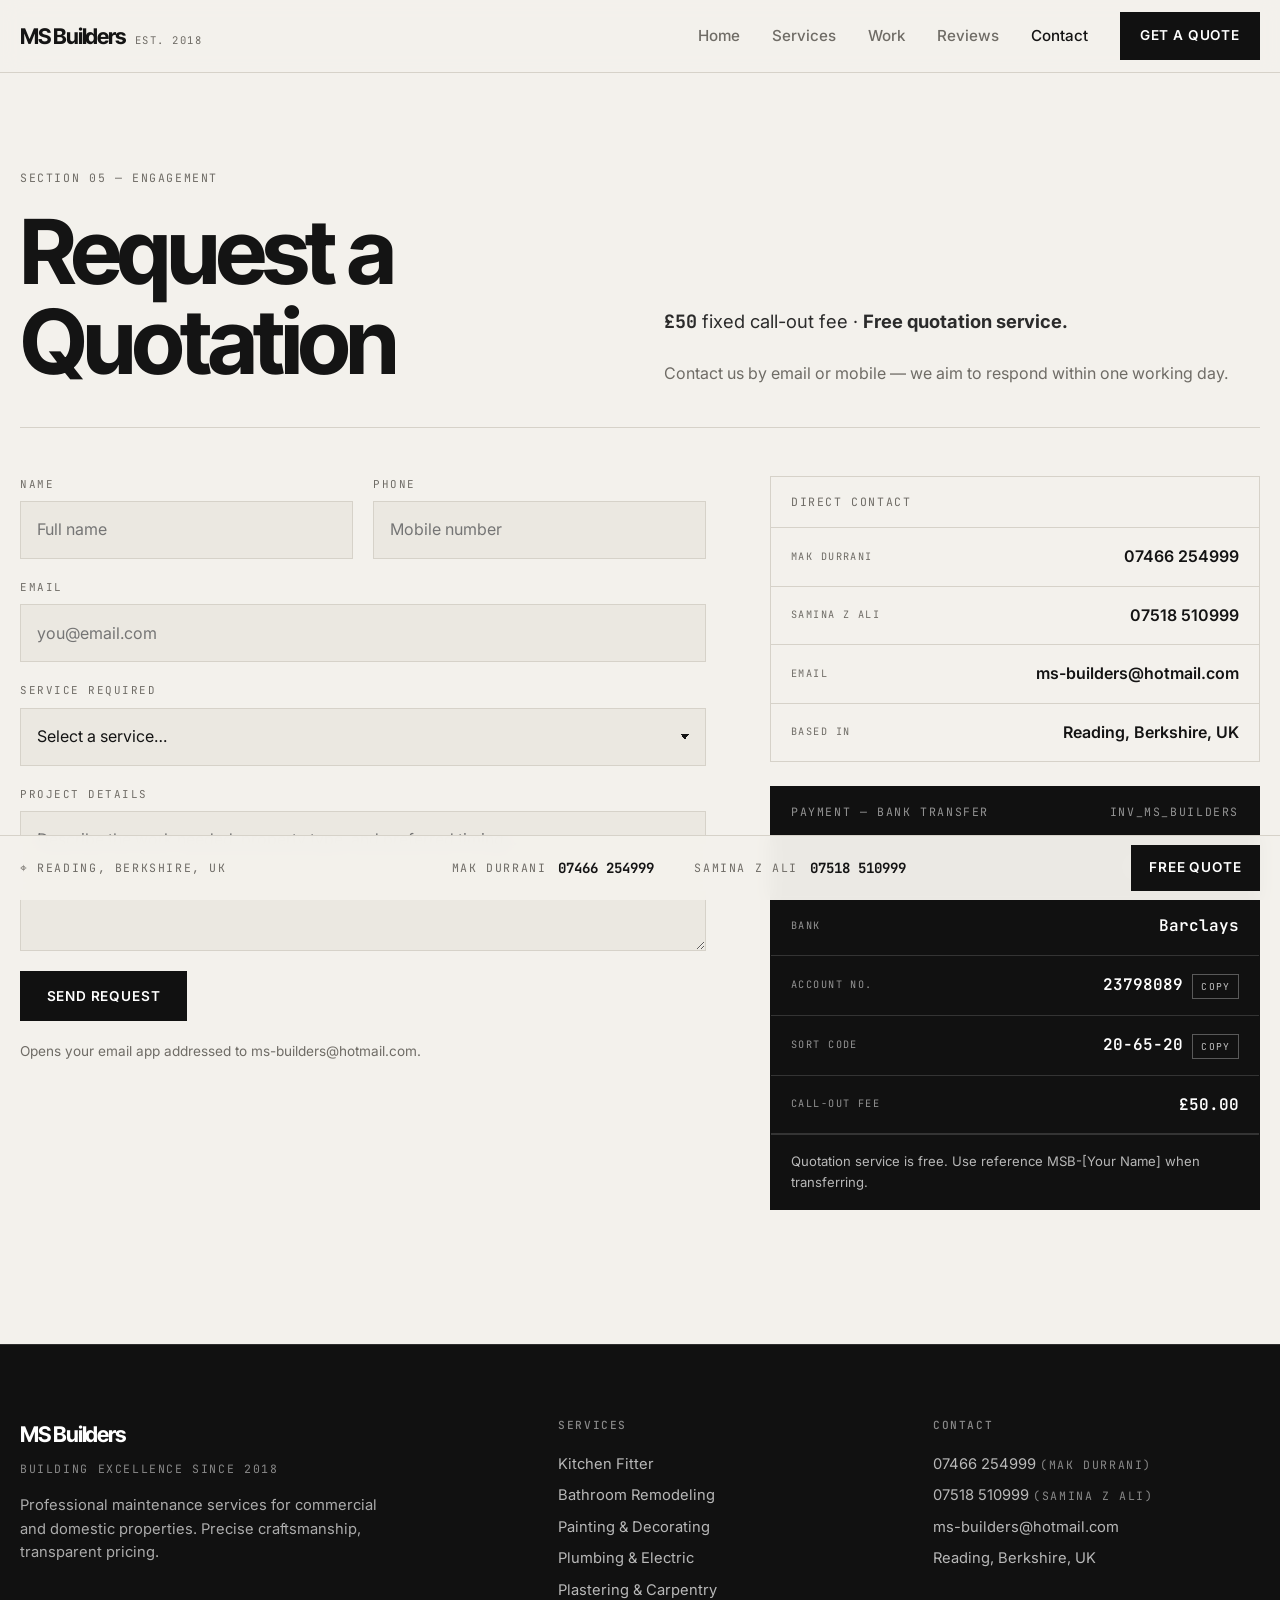
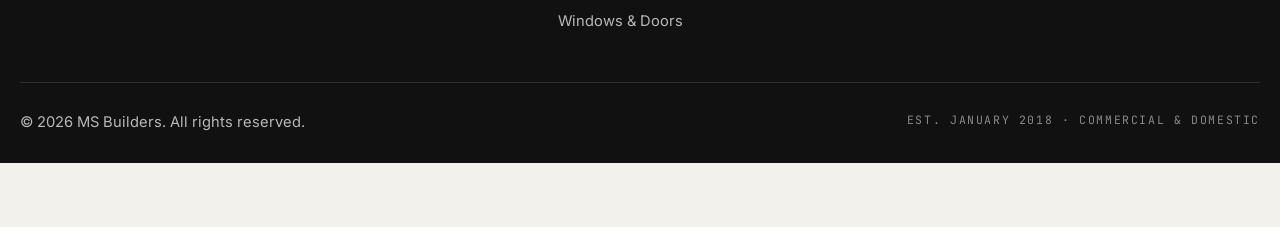
==== contact.html @ 248d6843 "MS Builders website Co-Authored-By: Claude Opus 5.5 <noreply@anthropic.com>" ====
<!DOCTYPE html>
<html lang="en-GB">
<head>
  <meta charset="UTF-8" />
  <meta name="viewport" content="width=device-width, initial-scale=1.0" />
  <title>Contact &amp; Payment — MS Builders | Reading, Berkshire</title>
  <meta name="description" content="Request a free quotation from MS Builders. £50 call-out fee. Contact MAK Durrani on 07466 254999 or Samina Z Ali on 07518 510999." />
  <link rel="preconnect" href="https://fonts.googleapis.com" />
  <link rel="preconnect" href="https://fonts.gstatic.com" crossorigin />
  <link href="https://fonts.googleapis.com/css2?family=Inter:wght@400;500;600&family=Inter+Tight:wght@600;700;800&family=JetBrains+Mono:wght@400;500;600&display=swap" rel="stylesheet" />
  <link rel="stylesheet" href="styles.css" />
</head>
<body data-page="contact">
  <main>
    <section class="page-head" style="padding-bottom:0">
      <div class="container">
        <div class="contact-intro">
          <div>
            <span class="mono">Section 05 — Engagement</span>
            <h1 style="margin-top:1.25rem">Request a Quotation</h1>
          </div>
          <div>
            <p class="lead"><b>£50</b> fixed call-out fee · <strong>Free quotation service.</strong></p>
            <p class="dim">Contact us by email or mobile — we aim to respond within one working day.</p>
          </div>
        </div>
      </div>
    </section>

    <section style="padding-bottom:110px">
      <div class="container contact-grid">
        <form data-quote-form>
          <div class="row-2">
            <div class="field"><label for="q-name">Name</label><input id="q-name" name="name" placeholder="Full name" required /></div>
            <div class="field"><label for="q-phone">Phone</label><input id="q-phone" name="phone" type="tel" placeholder="Mobile number" required /></div>
          </div>
          <div class="field"><label for="q-email">Email</label><input id="q-email" name="email" type="email" placeholder="you@email.com" /></div>
          <div class="field"><label for="q-svc">Service required</label><select id="q-svc" name="service" required><option value="">Select a service…</option></select></div>
          <div class="field"><label for="q-msg">Project details</label><textarea id="q-msg" name="message" placeholder="Describe the work needed, property type, and preferred timing…"></textarea></div>
          <div><button type="submit" class="btn btn-dark">Send Request</button></div>
          <p class="form-note">Opens your email app addressed to ms-builders@hotmail.com.</p>
        </form>

        <aside>
          <div class="side-block">
            <span class="mono">Direct contact</span>
            <a class="side-row" href="tel:+447466254999"><span class="mono">MAK Durrani</span><strong>07466 254999</strong></a>
            <a class="side-row" href="tel:+447518510999"><span class="mono">Samina Z Ali</span><strong>07518 510999</strong></a>
            <a class="side-row" href="mailto:ms-builders@hotmail.com"><span class="mono">Email</span><strong>ms-builders@hotmail.com</strong></a>
            <div class="side-row"><span class="mono">Based in</span><strong>Reading, Berkshire, UK</strong></div>
          </div>

          <div class="side-block bank" id="payment">
            <span class="mono"><span>Payment — Bank transfer</span><span>INV_MS_BUILDERS</span></span>
            <div class="side-row"><span class="mono">Account holder</span><strong>MS Builders</strong></div>
            <div class="side-row"><span class="mono">Bank</span><strong>Barclays</strong></div>
            <div class="side-row"><span class="mono">Account no.</span><span><strong>23798089</strong><button class="copy" data-copy="23798089">Copy</button></span></div>
            <div class="side-row"><span class="mono">Sort code</span><span><strong>20-65-20</strong><button class="copy" data-copy="20-65-20">Copy</button></span></div>
            <div class="side-row"><span class="mono">Call-out fee</span><strong>£50.00</strong></div>
            <p class="bank-note">Quotation service is free. Use reference MSB-[Your Name] when transferring.</p>
          </div>
        </aside>
      </div>
    </section>
  </main>
  <script src="script.js"></script>
</body>
</html>
---- styles.css ----
:root {
  --bg: #f3f1ec;
  --bg-2: #ebe8e1;
  --paper: #faf9f6;
  --ink: #141414;
  --ink-2: #2b2b2b;
  --muted: #6f6c66;
  --line: #d6d2c9;
  --dark: #111111;
  --accent: #c2410c;
  --tp: #00b67a;
  --head: "Inter Tight", "Inter", system-ui, sans-serif;
  --body: "Inter", system-ui, sans-serif;
  --mono: "JetBrains Mono", ui-monospace, Menlo, monospace;
}

* { box-sizing: border-box; margin: 0; padding: 0; }
html { scroll-behavior: smooth; }
body { font-family: var(--body); background: var(--bg); color: var(--ink); line-height: 1.6; padding-bottom: 64px; -webkit-font-smoothing: antialiased; }
img { display: block; max-width: 100%; }
a { color: inherit; text-decoration: none; }
.container { width: min(1240px, 100% - 32px); margin-inline: auto; }

h1, h2, h3 { font-family: var(--head); font-weight: 700; letter-spacing: -0.045em; line-height: 1; color: var(--ink); }
h1 { font-size: clamp(2.8rem, 7vw, 5.6rem); }
h2 { font-size: clamp(2rem, 4.4vw, 3.4rem); }
h3 { font-size: 1.3rem; letter-spacing: -0.03em; line-height: 1.15; }
p { color: var(--ink-2); }

.mono { font-family: var(--mono); font-size: .72rem; letter-spacing: .14em; text-transform: uppercase; color: var(--muted); }
.lead { font-size: 1.15rem; line-height: 1.65; }
.dim { color: var(--muted); }

/* Buttons */
.btn { display: inline-flex; align-items: center; justify-content: center; gap: .6rem; padding: 1rem 1.6rem; font-family: var(--body); font-weight: 600; font-size: .85rem; letter-spacing: .06em; text-transform: uppercase; border: 1px solid var(--dark); cursor: pointer; transition: background .2s, color .2s; }
.btn-dark { background: var(--dark); color: #fff; }
.btn-dark:hover { background: #333; }
.btn-light { background: #fff; color: var(--dark); border-color: #fff; }
.btn-light:hover { background: var(--bg); }
.btn-ghost { background: transparent; color: #fff; border-color: rgba(255,255,255,.55); }
.btn-ghost:hover { background: rgba(255,255,255,.12); }
.btn-tp { background: var(--tp); border-color: var(--tp); color: #fff; }
.btn-tp:hover { background: #009966; }
.link-arrow { font-weight: 600; font-size: .8rem; letter-spacing: .08em; text-transform: uppercase; white-space: nowrap; }
.link-arrow:hover { text-decoration: underline; text-underline-offset: 4px; }

/* Header */
.header { position: sticky; top: 0; z-index: 50; background: rgba(243,241,236,.92); backdrop-filter: blur(10px); border-bottom: 1px solid var(--line); }
.header-inner { display: flex; align-items: center; justify-content: space-between; height: 72px; gap: 1rem; }
.logo { display: flex; align-items: baseline; gap: .6rem; }
.logo b { font-family: var(--head); font-size: 1.35rem; letter-spacing: -0.05em; }
.logo span { font-family: var(--mono); font-size: .66rem; letter-spacing: .14em; color: var(--muted); text-transform: uppercase; }
.nav { display: flex; align-items: center; gap: 2rem; }
.nav a:not(.btn) { color: var(--muted); font-size: .95rem; font-weight: 500; transition: color .2s; }
.nav a:not(.btn):hover, .nav a.active { color: var(--ink); }
.nav .btn { padding: .75rem 1.2rem; }
.nav-toggle { display: none; background: none; border: 0; cursor: pointer; padding: 8px; }
.nav-toggle span { display: block; width: 24px; height: 2px; background: var(--ink); margin: 5px 0; transition: .25s; }

/* Hero */
.hero { position: relative; min-height: min(calc(100vh - 72px), 920px); display: flex; align-items: flex-end; color: #fff; overflow: hidden; }
.hero-bg { position: absolute; inset: 0; background-size: cover; background-position: center; transform: scale(1.03); }
.hero::before { content: ""; position: absolute; inset: 0; z-index: 1; background: linear-gradient(180deg, rgba(10,10,10,.55) 0%, rgba(10,10,10,.45) 45%, rgba(10,10,10,.82) 100%); }
.hero-inner { position: relative; z-index: 2; padding: 120px 0 56px; }
.hero .mono { color: rgba(255,255,255,.8); display: flex; align-items: center; gap: 1rem; margin-bottom: 1.5rem; }
.hero .mono::before { content: ""; width: 40px; height: 1px; background: rgba(255,255,255,.7); }
.hero h1 { color: #fff; max-width: 900px; }
.hero p { color: rgba(255,255,255,.88); max-width: 620px; margin: 1.6rem 0 2.2rem; font-size: 1.15rem; }
.hero-actions { display: flex; gap: 1rem; flex-wrap: wrap; }
.hero-contacts { display: grid; grid-template-columns: repeat(4, 1fr); margin-top: 4rem; border: 1px solid rgba(255,255,255,.22); background: rgba(20,20,20,.35); backdrop-filter: blur(6px); }
.hero-contacts > a, .hero-contacts > div { padding: 1.1rem 1.25rem; border-right: 1px solid rgba(255,255,255,.22); }
.hero-contacts > :last-child { border-right: 0; }
.hero-contacts .mono { margin: 0 0 .35rem; color: rgba(255,255,255,.6); font-size: .65rem; }
.hero-contacts .mono::before { display: none; }
.hero-contacts strong { font-family: var(--mono); font-size: .9rem; font-weight: 600; word-break: break-word; }
.hero-contacts a:hover strong { text-decoration: underline; }

/* Sections */
.section { padding: 110px 0; border-top: 1px solid var(--line); }
.section.alt { background: var(--paper); }
.section-top { display: flex; align-items: flex-end; justify-content: space-between; gap: 2rem; padding-bottom: 1.75rem; margin-bottom: 3rem; border-bottom: 1px solid var(--line); }
.section-top .mono { display: block; margin-bottom: 1rem; }
.page-head { padding: 96px 0 56px; }
.page-head .mono { display: block; margin-bottom: 1.25rem; }
.page-head p { max-width: 640px; margin-top: 1.5rem; }

/* Practice */
.practice { display: grid; grid-template-columns: 1.05fr 1fr; gap: 5rem; align-items: start; }
.practice h2 { margin: 1rem 0 1.75rem; }
.practice p + p { margin-top: 1.1rem; }
.stats { display: grid; grid-template-columns: 1fr 1fr; border: 1px solid var(--line); }
.stats div { padding: 2.25rem 2rem; border-right: 1px solid var(--line); border-bottom: 1px solid var(--line); }
.stats div:nth-child(2n) { border-right: 0; }
.stats div:nth-last-child(-n+2) { border-bottom: 0; }
.stats b { display: block; font-family: var(--head); font-size: clamp(2.6rem, 5vw, 3.6rem); letter-spacing: -0.05em; line-height: 1; margin-bottom: .75rem; }

/* Services grid */
.grid-box { display: grid; grid-template-columns: repeat(2, 1fr); border-top: 1px solid var(--line); border-left: 1px solid var(--line); }
.grid-box.three { grid-template-columns: repeat(3, 1fr); }
.svc { padding: 2.25rem 2rem; border-right: 1px solid var(--line); border-bottom: 1px solid var(--line); background: transparent; transition: background .25s; }
.svc:hover { background: var(--paper); }
.section.alt .svc:hover { background: var(--bg); }
.svc .mono { display: block; margin-bottom: 1.6rem; }
.svc h3 { margin-bottom: .6rem; }
.svc p { color: var(--muted); font-size: .95rem; }

/* Before / after */
.ba { position: relative; aspect-ratio: 16 / 9; overflow: hidden; user-select: none; touch-action: none; cursor: ew-resize; background: #222; }
.ba img { position: absolute; inset: 0; width: 100%; height: 100%; object-fit: cover; pointer-events: none; }
.ba .ba-before { clip-path: inset(0 0 0 50%); filter: grayscale(1) contrast(1.05); }
.ba-line { position: absolute; top: 0; bottom: 0; left: 50%; width: 2px; background: #fff; transform: translateX(-1px); pointer-events: none; }
.ba-line::after { content: "⟷"; position: absolute; top: 50%; left: 50%; transform: translate(-50%, -50%); width: 42px; height: 42px; border-radius: 50%; background: #fff; color: var(--ink); display: grid; place-items: center; font-size: 1rem; box-shadow: 0 4px 16px rgba(0,0,0,.25); }
.ba-tag { position: absolute; top: 14px; z-index: 2; font-family: var(--mono); font-size: .65rem; letter-spacing: .14em; padding: .35rem .6rem; background: rgba(17,17,17,.82); color: #fff; pointer-events: none; }
.ba-tag.after { left: 14px; }
.ba-tag.before { right: 14px; }
.project { margin-bottom: 4.5rem; }
.project-meta { display: grid; grid-template-columns: 1.4fr 1fr 1fr 1.6fr; gap: 2rem; padding: 1.75rem 0; border-bottom: 1px solid var(--line); align-items: start; }
.project-meta h3 { font-size: 1.5rem; margin-top: .5rem; }
.project-meta .mono { display: block; margin-bottom: .4rem; }
.project-meta p { font-size: .95rem; }
.project-simple { padding-top: 1.5rem; }
.project-simple h3 { font-size: 1.6rem; margin: .5rem 0 .5rem; }

/* Reviews */
.reviews-grid { display: grid; grid-template-columns: 1fr 1.25fr; gap: 1.5rem; }
.card { background: var(--paper); border: 1px solid var(--line); padding: 2.25rem; }
.section.alt .card { background: var(--bg); }
.card h3 { font-size: 1.6rem; margin: .9rem 0 .75rem; }
.card > p { color: var(--muted); }
.tp-brand { display: flex; align-items: center; gap: .45rem; font-weight: 700; font-size: 1.15rem; letter-spacing: -0.02em; }
.tp-brand i { color: var(--tp); font-style: normal; font-size: 1.4rem; }
.tp-stars { display: flex; gap: 4px; margin: 1.5rem 0; }
.tp-stars span { width: 38px; height: 38px; background: var(--tp); color: #fff; display: grid; place-items: center; font-size: 1.4rem; }
.tp-actions { display: grid; gap: .75rem; }
.star-input { display: flex; gap: 2px; }
.star-input button { background: none; border: 0; font-size: 2rem; color: #c9c5bc; cursor: pointer; line-height: 1; transition: color .15s, transform .15s; }
.star-input button.on { color: var(--ink); }
.star-input button:hover { transform: scale(1.12); }

/* Forms */
form { display: grid; gap: 1.25rem; }
.field { display: grid; gap: .5rem; }
.field label { font-family: var(--mono); font-size: .68rem; letter-spacing: .14em; text-transform: uppercase; color: var(--muted); }
.row-2 { display: grid; grid-template-columns: 1fr 1fr; gap: 1.25rem; }
input, select, textarea { width: 100%; padding: .95rem 1rem; background: var(--bg-2); border: 1px solid var(--line); border-radius: 0; font: inherit; font-size: 1rem; color: var(--ink); appearance: none; }
select { background-image: linear-gradient(45deg, transparent 50%, var(--ink) 50%), linear-gradient(135deg, var(--ink) 50%, transparent 50%); background-position: calc(100% - 20px) 50%, calc(100% - 15px) 50%; background-size: 5px 5px; background-repeat: no-repeat; }
input:focus, select:focus, textarea:focus { outline: none; border-color: var(--ink); background: #fff; }
textarea { resize: vertical; min-height: 140px; }
.form-note { font-size: .85rem; color: var(--muted); }

/* Contact page */
.contact-grid { display: grid; grid-template-columns: 1.4fr 1fr; gap: 4rem; align-items: start; }
.contact-intro { display: grid; grid-template-columns: 1fr 1fr; gap: 3rem; align-items: end; padding-bottom: 2.5rem; border-bottom: 1px solid var(--line); margin-bottom: 3rem; }
.contact-intro p b { font-family: var(--mono); }
.side-block { border: 1px solid var(--line); margin-bottom: 1.5rem; }
.side-block > .mono { display: block; padding: 1rem 1.25rem; border-bottom: 1px solid var(--line); }
.side-row { display: flex; justify-content: space-between; align-items: center; gap: 1rem; padding: 1rem 1.25rem; border-bottom: 1px solid var(--line); }
.side-row:last-child { border-bottom: 0; }
.side-row .mono { font-size: .64rem; }
.side-row strong { font-weight: 600; text-align: right; word-break: break-word; }
.side-row a strong:hover { text-decoration: underline; }
.bank { background: var(--dark); color: #fff; border-color: var(--dark); }
.bank .mono { color: rgba(255,255,255,.55); }
.bank > .mono { display: flex; justify-content: space-between; border-color: rgba(255,255,255,.15); }
.bank .side-row { border-color: rgba(255,255,255,.15); }
.bank strong { font-family: var(--mono); font-size: 1rem; }
.copy { background: transparent; color: rgba(255,255,255,.75); border: 1px solid rgba(255,255,255,.3); font-family: var(--mono); font-size: .6rem; letter-spacing: .12em; padding: .3rem .5rem; margin-left: .6rem; cursor: pointer; text-transform: uppercase; }
.copy:hover { background: #fff; color: var(--ink); }
.bank-note { padding: 1rem 1.25rem; font-size: .82rem; color: rgba(255,255,255,.7); border-top: 1px solid rgba(255,255,255,.15); }

/* CTA band */
.cta { background: var(--dark); color: #fff; padding: 110px 0; }
.cta .mono { color: rgba(255,255,255,.55); display: block; margin-bottom: 1.25rem; }
.cta h2 { color: #fff; max-width: 760px; }
.cta p { color: rgba(255,255,255,.75); margin: 1.5rem 0 2.25rem; }
.cta-inner { display: flex; justify-content: space-between; align-items: flex-end; gap: 2rem; flex-wrap: wrap; }

/* Footer */
.footer { background: var(--dark); color: rgba(255,255,255,.7); border-top: 1px solid rgba(255,255,255,.12); padding: 72px 0 28px; font-size: .92rem; }
.footer-grid { display: grid; grid-template-columns: 1.5fr 1fr 1fr; gap: 3rem; padding-bottom: 3rem; }
.footer .logo b { color: #fff; }
.footer .mono { color: rgba(255,255,255,.5); }
.footer h4 { font-family: var(--mono); font-weight: 500; font-size: .7rem; letter-spacing: .14em; color: rgba(255,255,255,.5); margin-bottom: 1.1rem; }
.footer ul { list-style: none; display: grid; gap: .5rem; }
.footer a:hover { color: #fff; }
.footer p { color: rgba(255,255,255,.65); margin-top: 1rem; max-width: 360px; }
.footer-bottom { display: flex; justify-content: space-between; flex-wrap: wrap; gap: 1rem; padding-top: 1.75rem; border-top: 1px solid rgba(255,255,255,.12); }

/* Fixed contact bar */
.contact-bar { position: fixed; left: 0; right: 0; bottom: 0; z-index: 60; background: rgba(243,241,236,.97); backdrop-filter: blur(8px); border-top: 1px solid var(--line); }
.contact-bar .container { display: flex; align-items: center; justify-content: space-between; gap: 1.5rem; height: 64px; }
.bar-loc { display: flex; align-items: center; gap: .6rem; }
.bar-people { display: flex; gap: 2.5rem; }
.bar-people a { display: flex; align-items: center; gap: .75rem; }
.bar-people b { font-family: var(--mono); font-size: .88rem; }
.bar-people a:hover b { text-decoration: underline; }
.contact-bar .btn { padding: .7rem 1.1rem; }

.toast { position: fixed; left: 50%; bottom: 84px; transform: translate(-50%, 40px); opacity: 0; background: var(--dark); color: #fff; padding: .8rem 1.25rem; font-family: var(--mono); font-size: .78rem; letter-spacing: .06em; transition: .3s; z-index: 80; pointer-events: none; }
.toast.show { transform: translate(-50%, 0); opacity: 1; }

.reveal { opacity: 0; transform: translateY(20px); transition: opacity .7s ease, transform .7s ease; }
.reveal.visible { opacity: 1; transform: none; }

/* Responsive */
@media (max-width: 1024px) {
  .practice, .contact-grid, .reviews-grid, .contact-intro { grid-template-columns: 1fr; gap: 3rem; }
  .grid-box.three { grid-template-columns: repeat(2, 1fr); }
  .project-meta { grid-template-columns: 1fr 1fr; }
  .footer-grid { grid-template-columns: 1fr 1fr; }
  .bar-loc { display: none; }
}
@media (max-width: 860px) {
  .nav-toggle { display: block; }
  .nav { position: absolute; top: 72px; left: 0; right: 0; flex-direction: column; align-items: stretch; gap: 0; background: var(--bg); border-bottom: 1px solid var(--line); padding: .5rem 16px 1.25rem; display: none; }
  .nav.open { display: flex; }
  .nav a:not(.btn) { padding: .9rem 0; border-bottom: 1px solid var(--line); color: var(--ink); }
  .nav .btn { margin-top: 1rem; }
  .nav-toggle[aria-expanded="true"] span:nth-child(1) { transform: translateY(7px) rotate(45deg); }
  .nav-toggle[aria-expanded="true"] span:nth-child(2) { opacity: 0; }
  .nav-toggle[aria-expanded="true"] span:nth-child(3) { transform: translateY(-7px) rotate(-45deg); }
  .hero-contacts { grid-template-columns: 1fr 1fr; }
  .hero-contacts > :nth-child(2) { border-right: 0; }
  .hero-contacts > :nth-child(-n+2) { border-bottom: 1px solid rgba(255,255,255,.22); }
  .contact-bar .btn { display: none; }
}
@media (max-width: 640px) {
  .section { padding: 72px 0; }
  .page-head { padding: 64px 0 40px; }
  .grid-box, .grid-box.three, .row-2, .project-meta, .footer-grid { grid-template-columns: 1fr; }
  .section-top { flex-direction: column; align-items: flex-start; }
  .stats div { padding: 1.5rem 1.25rem; }
  .ba { aspect-ratio: 4 / 3; }
  .card { padding: 1.5rem; }
  .bar-people { gap: 1.25rem; width: 100%; justify-content: space-between; }
  .bar-people .mono { display: none; }
  .hero-inner { padding-top: 80px; }
}
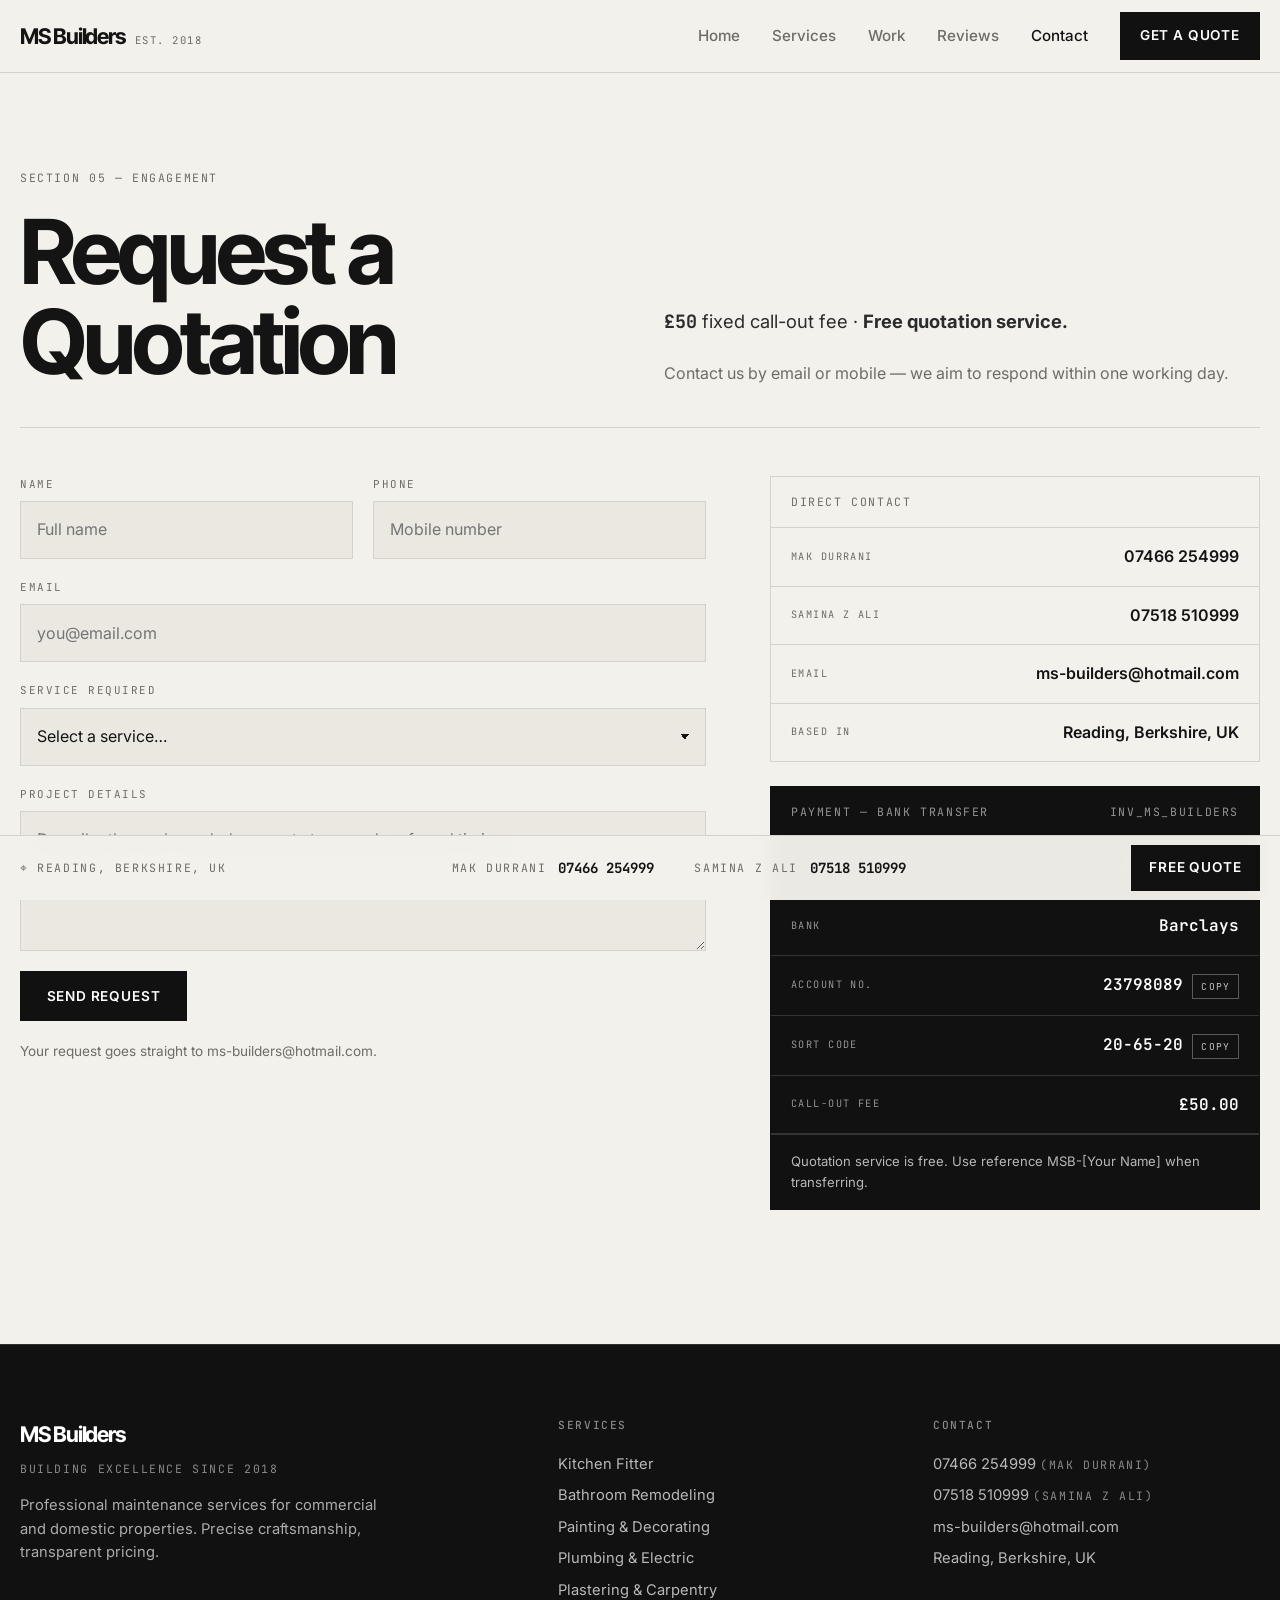
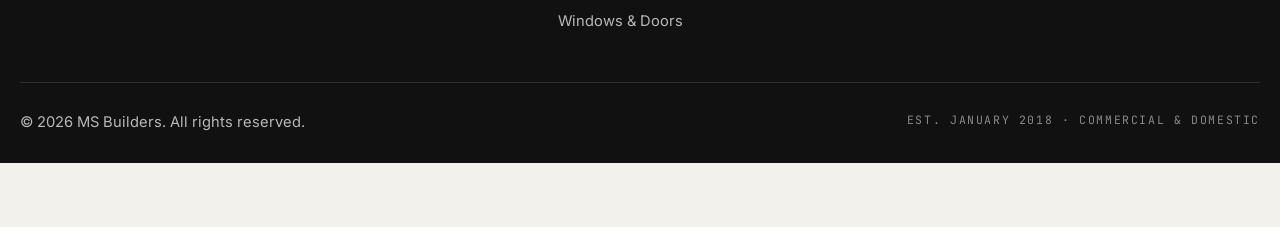
==== commit 6c09a328: "Send quote requests directly to ms-builders@hotmail.com via FormSubmit Co-Authored-By: Claude Opus 5" ====
--- a/contact.html
+++ b/contact.html
@@ -38,7 +38,8 @@
           <div class="field"><label for="q-svc">Service required</label><select id="q-svc" name="service" required><option value="">Select a service…</option></select></div>
           <div class="field"><label for="q-msg">Project details</label><textarea id="q-msg" name="message" placeholder="Describe the work needed, property type, and preferred timing…"></textarea></div>
           <div><button type="submit" class="btn btn-dark">Send Request</button></div>
-          <p class="form-note">Opens your email app addressed to ms-builders@hotmail.com.</p>
+          <input type="text" name="_honey" tabindex="-1" autocomplete="off" aria-hidden="true" style="position:absolute;left:-9999px" />
+          <p class="form-note">Your request goes straight to ms-builders@hotmail.com.</p>
         </form>
 
         <aside>
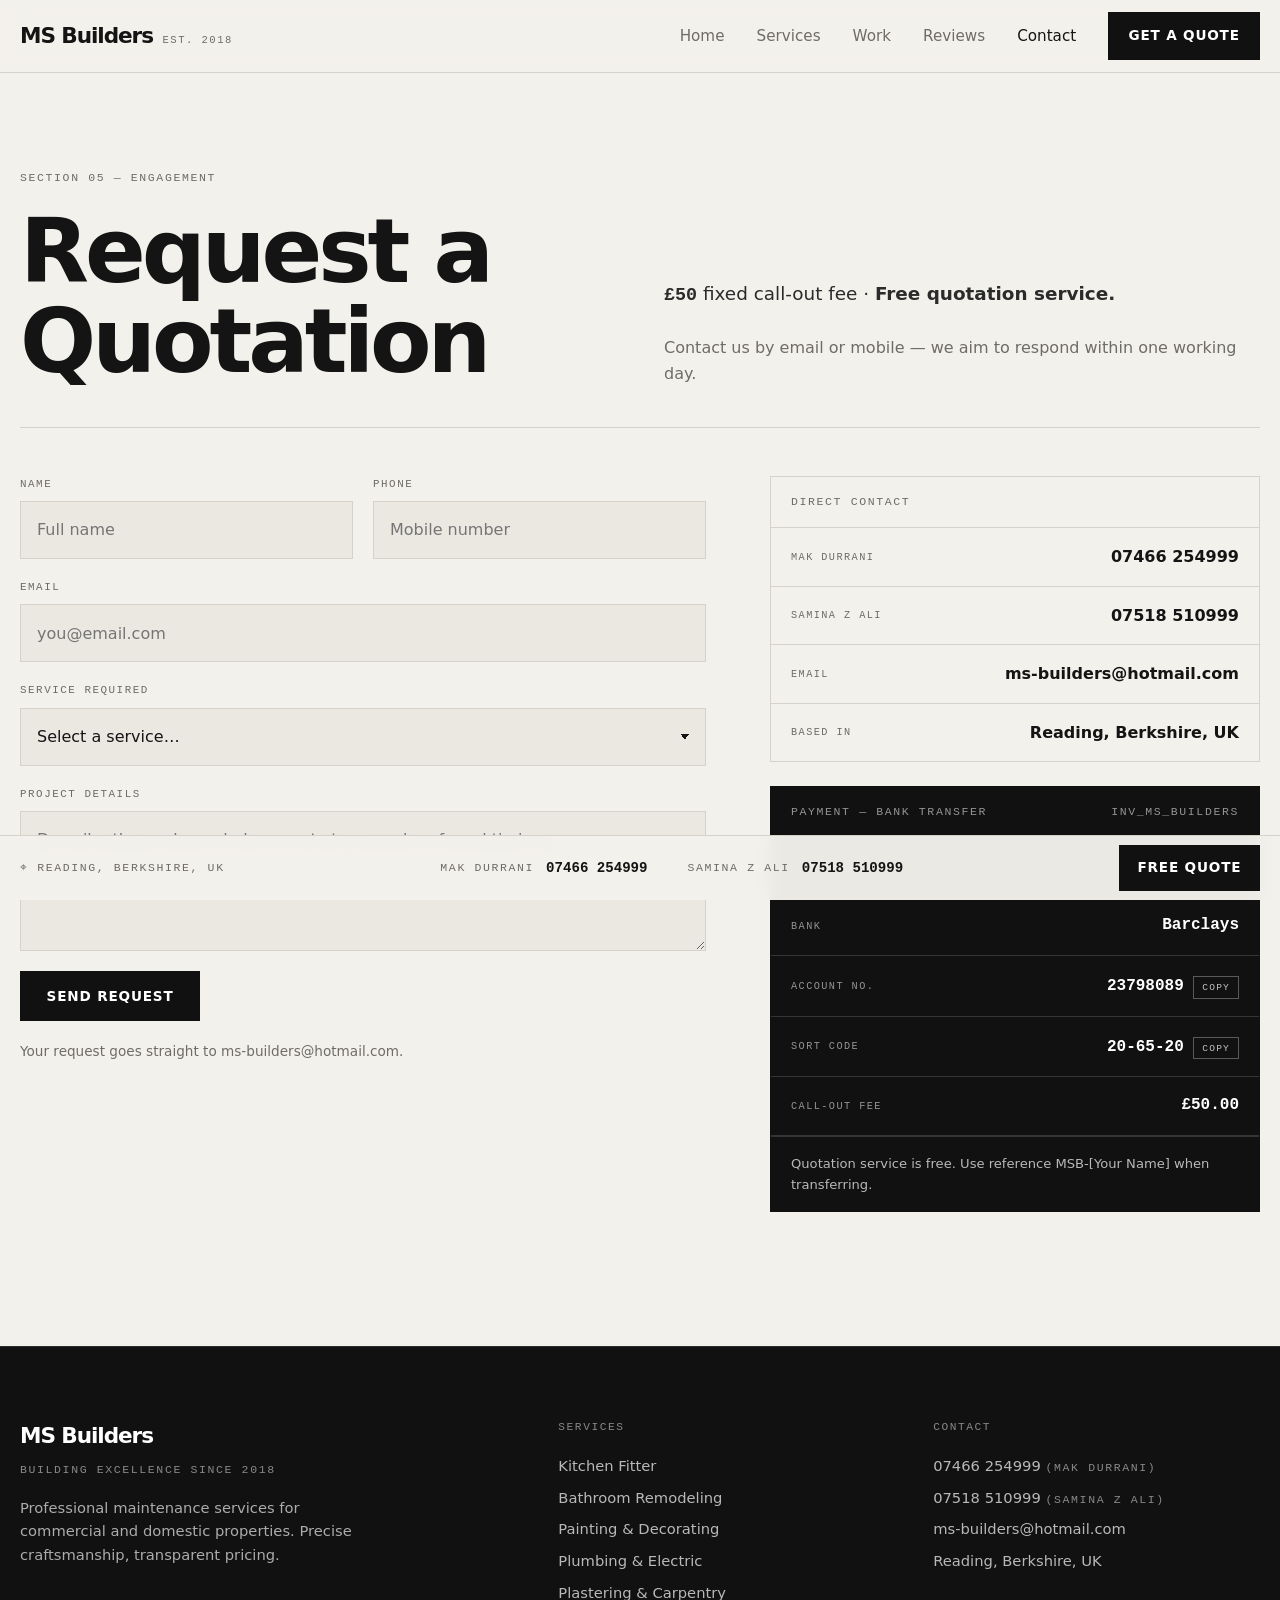
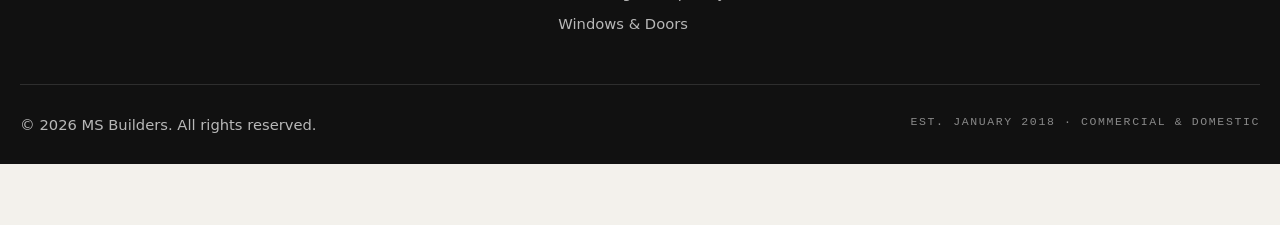
==== commit 1dc81272: "Security hardening: CSP, referrer policy, form rate limits and input validation Co-Authored-By: Clau" ====
--- a/contact.html
+++ b/contact.html
@@ -2,13 +2,15 @@
 <html lang="en-GB">
 <head>
   <meta charset="UTF-8" />
+  <meta http-equiv="Content-Security-Policy" content="default-src 'self'; script-src 'self'; style-src 'self' 'unsafe-inline' https://fonts.googleapis.com; font-src https://fonts.gstatic.com; img-src 'self' data: https://media.base44.com; connect-src https://formsubmit.co; form-action 'self' https://formsubmit.co; base-uri 'self'; object-src 'none'; upgrade-insecure-requests" />
+  <meta name="referrer" content="strict-origin-when-cross-origin" />
   <meta name="viewport" content="width=device-width, initial-scale=1.0" />
   <title>Contact &amp; Payment — MS Builders | Reading, Berkshire</title>
   <meta name="description" content="Request a free quotation from MS Builders. £50 call-out fee. Contact MAK Durrani on 07466 254999 or Samina Z Ali on 07518 510999." />
   <link rel="preconnect" href="https://fonts.googleapis.com" />
   <link rel="preconnect" href="https://fonts.gstatic.com" crossorigin />
   <link href="https://fonts.googleapis.com/css2?family=Inter:wght@400;500;600&family=Inter+Tight:wght@600;700;800&family=JetBrains+Mono:wght@400;500;600&display=swap" rel="stylesheet" />
-  <link rel="stylesheet" href="styles.css" />
+  <link rel="stylesheet" href="styles.css?v=4" />
 </head>
 <body data-page="contact">
   <main>
@@ -31,12 +33,12 @@
       <div class="container contact-grid">
         <form data-quote-form>
           <div class="row-2">
-            <div class="field"><label for="q-name">Name</label><input id="q-name" name="name" placeholder="Full name" required /></div>
-            <div class="field"><label for="q-phone">Phone</label><input id="q-phone" name="phone" type="tel" placeholder="Mobile number" required /></div>
+            <div class="field"><label for="q-name">Name</label><input id="q-name" name="name" placeholder="Full name" required minlength="2" maxlength="80" autocomplete="name" /></div>
+            <div class="field"><label for="q-phone">Phone</label><input id="q-phone" name="phone" type="tel" placeholder="Mobile number" required maxlength="20" pattern="[0-9 +\(\)\-]{10,20}" title="Please enter a valid phone number" autocomplete="tel" /></div>
           </div>
-          <div class="field"><label for="q-email">Email</label><input id="q-email" name="email" type="email" placeholder="you@email.com" /></div>
+          <div class="field"><label for="q-email">Email</label><input id="q-email" name="email" type="email" placeholder="you@email.com" maxlength="120" autocomplete="email" /></div>
           <div class="field"><label for="q-svc">Service required</label><select id="q-svc" name="service" required><option value="">Select a service…</option></select></div>
-          <div class="field"><label for="q-msg">Project details</label><textarea id="q-msg" name="message" placeholder="Describe the work needed, property type, and preferred timing…"></textarea></div>
+          <div class="field"><label for="q-msg">Project details</label><textarea id="q-msg" name="message" placeholder="Describe the work needed, property type, and preferred timing…" maxlength="2000"></textarea></div>
           <div><button type="submit" class="btn btn-dark">Send Request</button></div>
           <input type="text" name="_honey" tabindex="-1" autocomplete="off" aria-hidden="true" style="position:absolute;left:-9999px" />
           <p class="form-note">Your request goes straight to ms-builders@hotmail.com.</p>
@@ -64,6 +66,6 @@
       </div>
     </section>
   </main>
-  <script src="script.js"></script>
+  <script src="script.js?v=4"></script>
 </body>
 </html>
--- a/styles.css
+++ b/styles.css
@@ -199,6 +199,18 @@
 .toast { position: fixed; left: 50%; bottom: 84px; transform: translate(-50%, 40px); opacity: 0; background: var(--dark); color: #fff; padding: .8rem 1.25rem; font-family: var(--mono); font-size: .78rem; letter-spacing: .06em; transition: .3s; z-index: 80; pointer-events: none; }
 .toast.show { transform: translate(-50%, 0); opacity: 1; }
 
+/* Success popup */
+.modal { position: fixed; inset: 0; z-index: 100; display: grid; place-items: center; padding: 16px; background: rgba(17,17,17,.55); backdrop-filter: blur(4px); opacity: 0; visibility: hidden; transition: opacity .25s, visibility .25s; }
+.modal.open { opacity: 1; visibility: visible; }
+.modal-box { width: min(460px, 100%); background: var(--paper); border: 1px solid var(--line); padding: 2.5rem 2rem 2rem; text-align: center; transform: translateY(16px) scale(.97); transition: transform .3s ease; }
+.modal.open .modal-box { transform: none; }
+.modal-check { width: 64px; height: 64px; margin: 0 auto 1.25rem; border-radius: 50%; background: var(--dark); color: #fff; display: grid; place-items: center; font-size: 1.8rem; }
+.modal-box h3 { font-size: 1.9rem; margin: .75rem 0 1rem; }
+.modal-box p { margin-bottom: .75rem; }
+.modal-box p.dim { font-size: .9rem; }
+.modal-box a { text-decoration: underline; text-underline-offset: 3px; }
+.modal-box .btn { margin-top: 1rem; min-width: 160px; }
+
 .reveal { opacity: 0; transform: translateY(20px); transition: opacity .7s ease, transform .7s ease; }
 .reveal.visible { opacity: 1; transform: none; }
 
